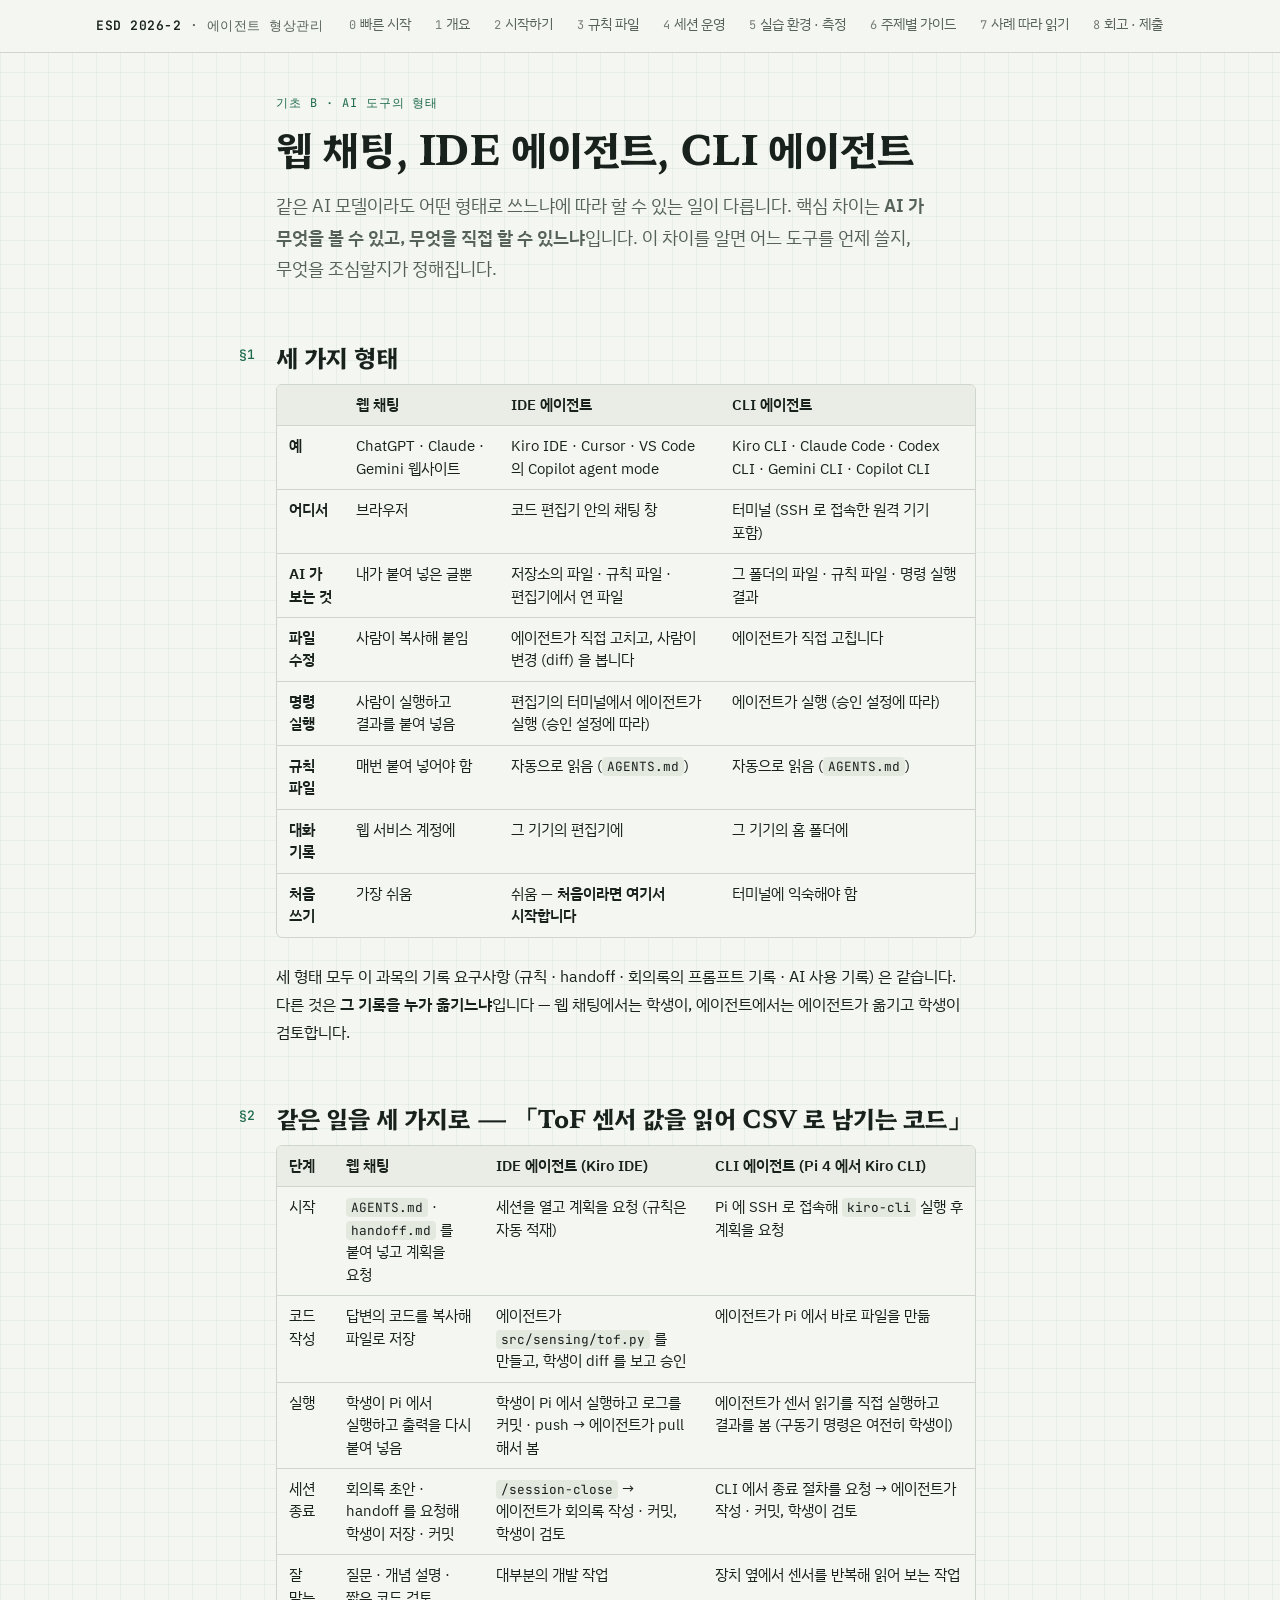
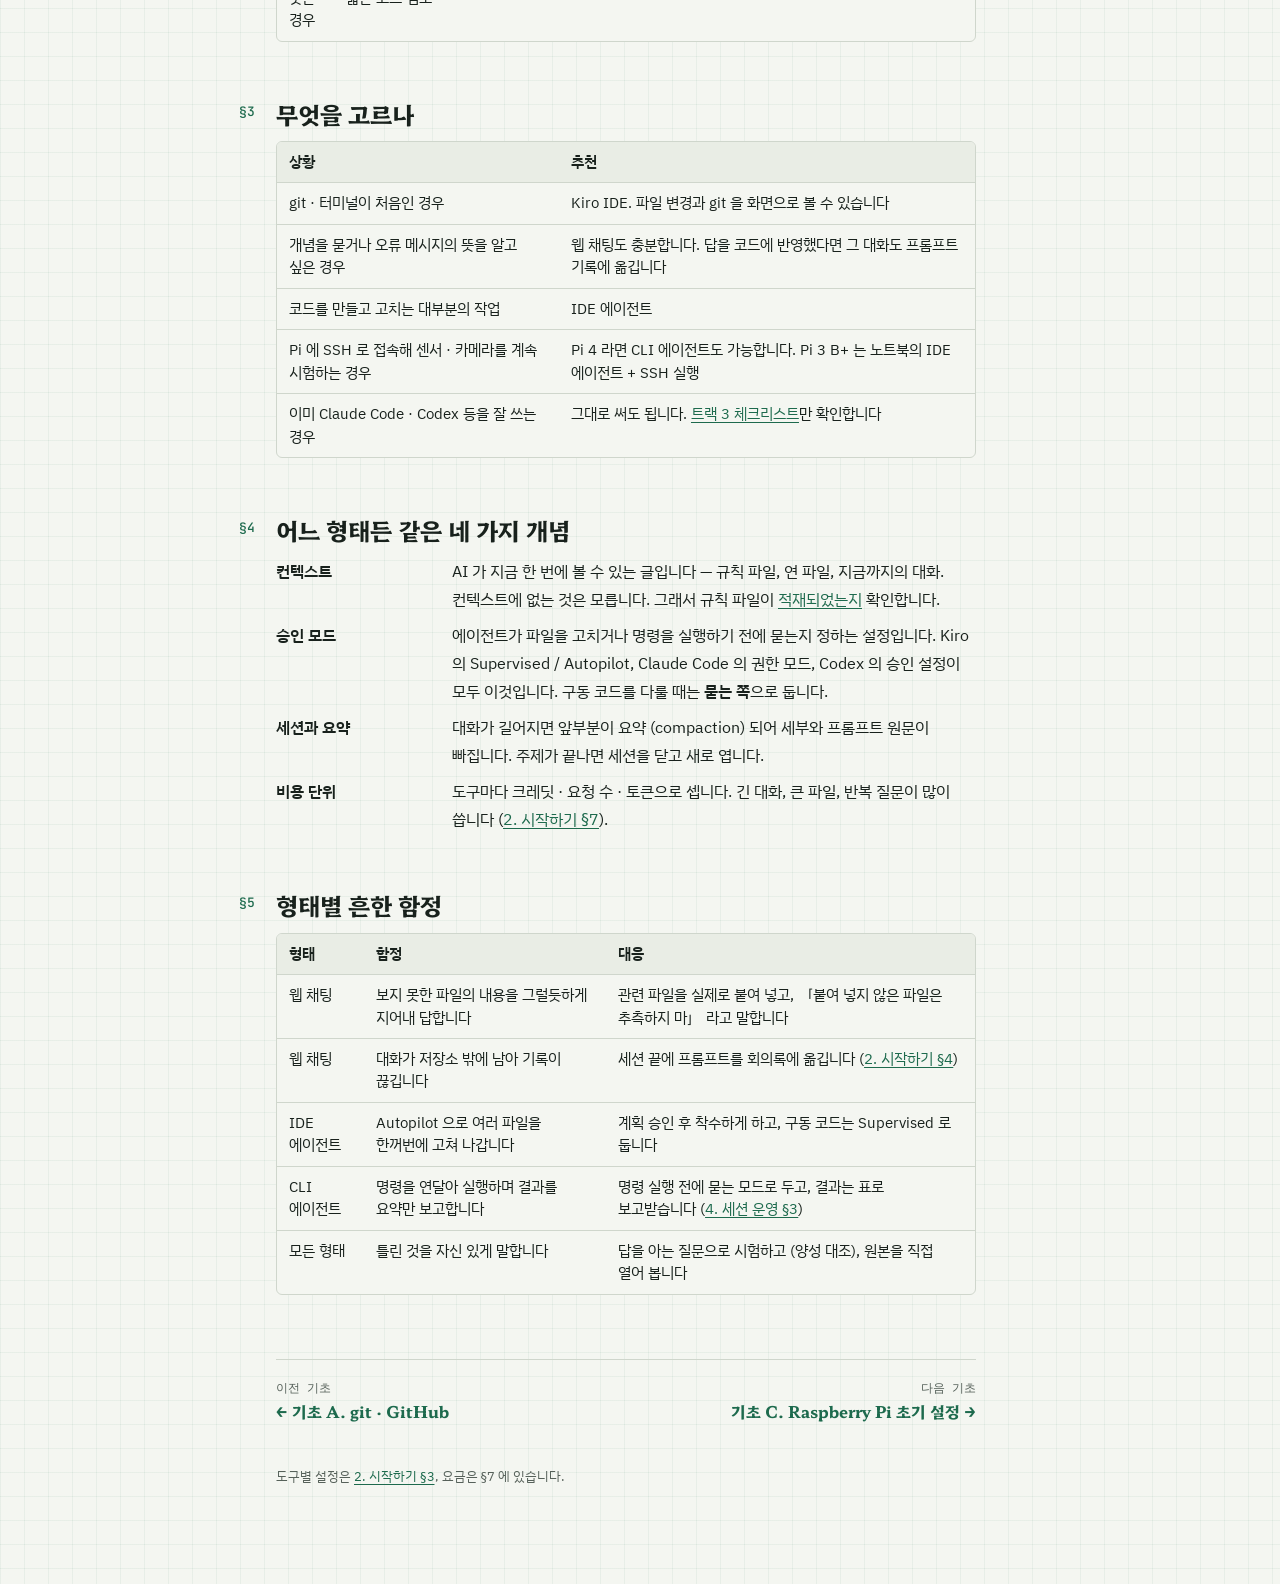
==== ai-tools.html @ 3dd1a9c3 "Tutorial site: quick start, eight chapters, three basics pages, glossary" ====
<!doctype html>
<html lang="ko">
<head>
<meta charset="utf-8">
<meta name="viewport" content="width=device-width, initial-scale=1, viewport-fit=cover">
<title>AI 도구의 세 가지 형태 · 에이전트 형상관리</title>
<meta name="description" content="웹 채팅 · IDE 에이전트 · CLI 에이전트의 차이, 같은 작업의 흐름 비교, 상황별 선택, 공통 개념과 흔한 함정">
<link rel="preconnect" href="https://fonts.googleapis.com">
<link rel="preconnect" href="https://fonts.gstatic.com" crossorigin>
<link rel="stylesheet" href="https://fonts.googleapis.com/css2?family=Hahmlet:wght@500;600;700&family=IBM+Plex+Sans+KR:wght@400;500;600&family=JetBrains+Mono:wght@400;500;600&display=swap">
<link rel="stylesheet" href="assets/style.css">
<script src="assets/site.js" defer></script>
</head>
<body>
<header class="topbar"><div class="topbar-inner">
  <a class="brand" href="index.html"><b>ESD 2026-2</b> · 에이전트 형상관리</a>
  <nav class="nav" aria-label="튜토리얼 페이지"><ol>
    <li><a href="start.html"><span class="n">0</span>빠른 시작</a></li>
    <li><a href="index.html"><span class="n">1</span>개요</a></li>
    <li><a href="setup.html"><span class="n">2</span>시작하기</a></li>
    <li><a href="rules.html"><span class="n">3</span>규칙 파일</a></li>
    <li><a href="session.html"><span class="n">4</span>세션 운영</a></li>
    <li><a href="lab.html"><span class="n">5</span>실습 환경 · 측정</a></li>
    <li><a href="topics.html"><span class="n">6</span>주제별 가이드</a></li>
    <li><a href="case.html"><span class="n">7</span>사례 따라 읽기</a></li>
    <li><a href="submit.html"><span class="n">8</span>회고 · 제출</a></li>
    <li><a href="terms.html"><span class="n">∗</span>용어</a></li>
  </ol></nav>
</div></header>

<main class="page"><div class="col">

<header class="lead">
  <p class="eyebrow">기초 B · AI 도구의 형태</p>
  <h1>웹 채팅, IDE 에이전트, CLI 에이전트</h1>
  <p class="lede">같은 AI 모델이라도 어떤 형태로 쓰느냐에 따라 할 수 있는 일이 다릅니다. 핵심 차이는 <strong>AI 가 무엇을 볼 수 있고, 무엇을 직접 할 수 있느냐</strong>입니다.
  이 차이를 알면 어느 도구를 언제 쓸지, 무엇을 조심할지가 정해집니다.</p>
</header>

<h2 id="three"><span class="sec">§1</span>세 가지 형태</h2>
<div class="table-wrap"><table>
  <thead><tr><th></th><th>웹 채팅</th><th>IDE 에이전트</th><th>CLI 에이전트</th></tr></thead>
  <tbody>
    <tr><td><strong>예</strong></td><td>ChatGPT · Claude · Gemini 웹사이트</td><td>Kiro IDE · Cursor · VS Code 의 Copilot agent mode</td><td>Kiro CLI · Claude Code · Codex CLI · Gemini CLI · Copilot CLI</td></tr>
    <tr><td><strong>어디서</strong></td><td>브라우저</td><td>코드 편집기 안의 채팅 창</td><td>터미널 (SSH 로 접속한 원격 기기 포함)</td></tr>
    <tr><td><strong>AI 가 보는 것</strong></td><td>내가 붙여 넣은 글뿐</td><td>저장소의 파일 · 규칙 파일 · 편집기에서 연 파일</td><td>그 폴더의 파일 · 규칙 파일 · 명령 실행 결과</td></tr>
    <tr><td><strong>파일 수정</strong></td><td>사람이 복사해 붙임</td><td>에이전트가 직접 고치고, 사람이 변경 (diff) 을 봅니다</td><td>에이전트가 직접 고칩니다</td></tr>
    <tr><td><strong>명령 실행</strong></td><td>사람이 실행하고 결과를 붙여 넣음</td><td>편집기의 터미널에서 에이전트가 실행 (승인 설정에 따라)</td><td>에이전트가 실행 (승인 설정에 따라)</td></tr>
    <tr><td><strong>규칙 파일</strong></td><td>매번 붙여 넣어야 함</td><td>자동으로 읽음 (<code>AGENTS.md</code>)</td><td>자동으로 읽음 (<code>AGENTS.md</code>)</td></tr>
    <tr><td><strong>대화 기록</strong></td><td>웹 서비스 계정에</td><td>그 기기의 편집기에</td><td>그 기기의 홈 폴더에</td></tr>
    <tr><td><strong>처음 쓰기</strong></td><td>가장 쉬움</td><td>쉬움 — <strong>처음이라면 여기서 시작합니다</strong></td><td>터미널에 익숙해야 함</td></tr>
  </tbody>
</table></div>
<p>세 형태 모두 이 과목의 기록 요구사항 (규칙 · handoff · 회의록의 프롬프트 기록 · AI 사용 기록) 은 같습니다. 다른 것은 <strong>그 기록을 누가 옮기느냐</strong>입니다 — 웹 채팅에서는 학생이, 에이전트에서는 에이전트가 옮기고 학생이 검토합니다.</p>

<h2 id="same-task"><span class="sec">§2</span>같은 일을 세 가지로 — 「ToF 센서 값을 읽어 CSV 로 남기는 코드」</h2>
<div class="table-wrap"><table>
  <thead><tr><th>단계</th><th>웹 채팅</th><th>IDE 에이전트 (Kiro IDE)</th><th>CLI 에이전트 (Pi 4 에서 Kiro CLI)</th></tr></thead>
  <tbody>
    <tr><td>시작</td><td><code>AGENTS.md</code> · <code>handoff.md</code> 를 붙여 넣고 계획을 요청</td><td>세션을 열고 계획을 요청 (규칙은 자동 적재)</td><td>Pi 에 SSH 로 접속해 <code>kiro-cli</code> 실행 후 계획을 요청</td></tr>
    <tr><td>코드 작성</td><td>답변의 코드를 복사해 파일로 저장</td><td>에이전트가 <code>src/sensing/tof.py</code> 를 만들고, 학생이 diff 를 보고 승인</td><td>에이전트가 Pi 에서 바로 파일을 만듦</td></tr>
    <tr><td>실행</td><td>학생이 Pi 에서 실행하고 출력을 다시 붙여 넣음</td><td>학생이 Pi 에서 실행하고 로그를 커밋 · push → 에이전트가 pull 해서 봄</td><td>에이전트가 센서 읽기를 직접 실행하고 결과를 봄 (구동기 명령은 여전히 학생이)</td></tr>
    <tr><td>세션 종료</td><td>회의록 초안 · handoff 를 요청해 학생이 저장 · 커밋</td><td><code>/session-close</code> → 에이전트가 회의록 작성 · 커밋, 학생이 검토</td><td>CLI 에서 종료 절차를 요청 → 에이전트가 작성 · 커밋, 학생이 검토</td></tr>
    <tr><td>잘 맞는 경우</td><td>질문 · 개념 설명 · 짧은 코드 검토</td><td>대부분의 개발 작업</td><td>장치 옆에서 센서를 반복해 읽어 보는 작업</td></tr>
  </tbody>
</table></div>

<h2 id="choose"><span class="sec">§3</span>무엇을 고르나</h2>
<div class="table-wrap"><table>
  <thead><tr><th>상황</th><th>추천</th></tr></thead>
  <tbody>
    <tr><td>git · 터미널이 처음인 경우</td><td>Kiro IDE. 파일 변경과 git 을 화면으로 볼 수 있습니다</td></tr>
    <tr><td>개념을 묻거나 오류 메시지의 뜻을 알고 싶은 경우</td><td>웹 채팅도 충분합니다. 답을 코드에 반영했다면 그 대화도 프롬프트 기록에 옮깁니다</td></tr>
    <tr><td>코드를 만들고 고치는 대부분의 작업</td><td>IDE 에이전트</td></tr>
    <tr><td>Pi 에 SSH 로 접속해 센서 · 카메라를 계속 시험하는 경우</td><td>Pi 4 라면 CLI 에이전트도 가능합니다. Pi 3 B+ 는 노트북의 IDE 에이전트 + SSH 실행</td></tr>
    <tr><td>이미 Claude Code · Codex 등을 잘 쓰는 경우</td><td>그대로 써도 됩니다. <a href="start.html#track3">트랙 3 체크리스트</a>만 확인합니다</td></tr>
  </tbody>
</table></div>

<h2 id="concepts"><span class="sec">§4</span>어느 형태든 같은 네 가지 개념</h2>
<dl class="kv">
  <dt>컨텍스트</dt><dd>AI 가 지금 한 번에 볼 수 있는 글입니다 — 규칙 파일, 연 파일, 지금까지의 대화. 컨텍스트에 없는 것은 모릅니다. 그래서 규칙 파일이 <a href="setup.html#verify">적재되었는지</a> 확인합니다.</dd>
  <dt>승인 모드</dt><dd>에이전트가 파일을 고치거나 명령을 실행하기 전에 묻는지 정하는 설정입니다. Kiro 의 Supervised / Autopilot, Claude Code 의 권한 모드, Codex 의 승인 설정이 모두 이것입니다. 구동 코드를 다룰 때는 <strong>묻는 쪽</strong>으로 둡니다.</dd>
  <dt>세션과 요약</dt><dd>대화가 길어지면 앞부분이 요약 (compaction) 되어 세부와 프롬프트 원문이 빠집니다. 주제가 끝나면 세션을 닫고 새로 엽니다.</dd>
  <dt>비용 단위</dt><dd>도구마다 크레딧 · 요청 수 · 토큰으로 셉니다. 긴 대화, 큰 파일, 반복 질문이 많이 씁니다 (<a href="setup.html#pricing">2. 시작하기 §7</a>).</dd>
</dl>

<h2 id="pitfalls"><span class="sec">§5</span>형태별 흔한 함정</h2>
<div class="table-wrap"><table>
  <thead><tr><th>형태</th><th>함정</th><th>대응</th></tr></thead>
  <tbody>
    <tr><td>웹 채팅</td><td>보지 못한 파일의 내용을 그럴듯하게 지어내 답합니다</td><td>관련 파일을 실제로 붙여 넣고, 「붙여 넣지 않은 파일은 추측하지 마」 라고 말합니다</td></tr>
    <tr><td>웹 채팅</td><td>대화가 저장소 밖에 남아 기록이 끊깁니다</td><td>세션 끝에 프롬프트를 회의록에 옮깁니다 (<a href="setup.html#webchat">2. 시작하기 §4</a>)</td></tr>
    <tr><td>IDE 에이전트</td><td>Autopilot 으로 여러 파일을 한꺼번에 고쳐 나갑니다</td><td>계획 승인 후 착수하게 하고, 구동 코드는 Supervised 로 둡니다</td></tr>
    <tr><td>CLI 에이전트</td><td>명령을 연달아 실행하며 결과를 요약만 보고합니다</td><td>명령 실행 전에 묻는 모드로 두고, 결과는 표로 보고받습니다 (<a href="session.html#report">4. 세션 운영 §3</a>)</td></tr>
    <tr><td>모든 형태</td><td>틀린 것을 자신 있게 말합니다</td><td>답을 아는 질문으로 시험하고 (양성 대조), 원본을 직접 열어 봅니다</td></tr>
  </tbody>
</table></div>

<div class="pager">
  <a href="git.html"><span>이전 기초</span><b>← 기초 A. git · GitHub</b></a>
  <a class="next" href="pi-setup.html"><span>다음 기초</span><b>기초 C. Raspberry Pi 초기 설정 →</b></a>
</div>

<footer class="site"><p>도구별 설정은 <a href="setup.html#others">2. 시작하기 §3</a>, 요금은 §7 에 있습니다.</p></footer>

</div></main>
</body>
</html>
---- assets/style.css ----
/* Layout concept: an engineering logbook — one reading column (~68ch) on grid paper,
   section numbers (§) hang in the left margin on wide screens, rules and incidents are tagged like log entries. */
:root {
  --paper: #f4f6f1;
  --panel: #e9ede5;
  --ink: #18211c;
  --muted: #56615a;
  --rule: #cfd6cc;
  --grid: rgba(30, 107, 78, 0.06);
  --accent: #1d6a4d;
  --accent-soft: #d6e8de;
  --on-accent: #ffffff;
  --amber: #8f5c00;
  --amber-soft: #f3e6c9;
  --danger: #a8261d;
  --danger-soft: #f5dcd8;
  --code-bg: #e4e9e0;
  --f-display: "Hahmlet", "Noto Serif KR", "AppleMyungjo", serif;
  --f-body: "IBM Plex Sans KR", "Apple SD Gothic Neo", "Malgun Gothic", system-ui, sans-serif;
  --f-mono: "JetBrains Mono", "Nanum Gothic Coding", ui-monospace, "SFMono-Regular", Menlo, Consolas, monospace;
  --measure: 70ch;
  --radius: 6px;
  color-scheme: light;
}
@media (prefers-color-scheme: dark) {
  :root:not([data-theme="light"]) {
    --paper: #111714; --panel: #18201c; --ink: #e2e8e4; --muted: #9ba7a0; --rule: #2b3530;
    --grid: rgba(91, 196, 145, 0.05); --accent: #5bc491; --accent-soft: #1d3329; --on-accent: #0c1310;
    --amber: #e3ab4f; --amber-soft: #33291a; --danger: #f08a80; --danger-soft: #3a1f1c; --code-bg: #1a231f;
    color-scheme: dark;
  }
}
:root[data-theme="dark"] {
  --paper: #111714; --panel: #18201c; --ink: #e2e8e4; --muted: #9ba7a0; --rule: #2b3530;
  --grid: rgba(91, 196, 145, 0.05); --accent: #5bc491; --accent-soft: #1d3329; --on-accent: #0c1310;
  --amber: #e3ab4f; --amber-soft: #33291a; --danger: #f08a80; --danger-soft: #3a1f1c; --code-bg: #1a231f;
  color-scheme: dark;
}

* { box-sizing: border-box; }
html { -webkit-text-size-adjust: 100%; }
body {
  margin: 0;
  background-color: var(--paper);
  background-image:
    linear-gradient(var(--grid) 1px, transparent 1px),
    linear-gradient(90deg, var(--grid) 1px, transparent 1px);
  background-size: 24px 24px;
  color: var(--ink);
  font: 16px/1.75 var(--f-body);
  word-break: keep-all;
  overflow-wrap: anywhere;
}
a { color: var(--accent); text-underline-offset: 3px; }
a:focus-visible, button:focus-visible { outline: 2px solid var(--accent); outline-offset: 2px; }
img, svg { max-width: 100%; height: auto; }

/* ---------- top bar ---------- */
.topbar {
  position: sticky; top: env(safe-area-inset-top, 0px); z-index: 10;
  background: var(--paper);
  border-bottom: 1px solid var(--rule);
}
.topbar-inner {
  max-width: 1120px; margin: 0 auto; padding-inline: 16px;
  display: flex; align-items: center; gap: 16px; min-height: 52px;
}
.brand { font-family: var(--f-mono); font-size: 13px; letter-spacing: 0.04em; color: var(--muted); white-space: nowrap; text-decoration: none; }
.brand b { color: var(--ink); font-weight: 600; }
.nav { overflow-x: auto; scrollbar-width: none; min-width: 0; flex: 1; }
.nav::-webkit-scrollbar { display: none; }
.nav ol { list-style: none; margin: 0; padding: 0; display: flex; gap: 4px; }
.nav a {
  display: block; padding: 6px 10px; border-radius: var(--radius);
  color: var(--muted); text-decoration: none; font-size: 14px; white-space: nowrap;
}
.nav a:hover { color: var(--ink); background: var(--panel); }
.nav a[aria-current="page"] { color: var(--on-accent); background: var(--accent); }
.nav .n { font-family: var(--f-mono); font-size: 12px; margin-right: 4px; opacity: 0.8; }

/* ---------- page column ---------- */
.page { max-width: 1120px; margin: 0 auto; padding-inline: 16px; padding-block: 40px 80px; }
.col { max-width: var(--measure); margin-inline: auto; }
@media (min-width: 1040px) {
  .col { margin-left: 180px; }
}
header.lead { margin-bottom: 40px; }
.eyebrow { font-family: var(--f-mono); font-size: 12px; letter-spacing: 0.08em; text-transform: uppercase; color: var(--accent); margin: 0 0 8px; }
h1, h2, h3 { font-family: var(--f-display); line-height: 1.3; text-wrap: balance; color: var(--ink); }
h1 { font-size: clamp(28px, 4.6vw, 40px); font-weight: 700; margin: 0 0 16px; letter-spacing: -0.01em; }
h2 { font-size: 24px; font-weight: 700; margin: 56px 0 12px; position: relative; scroll-margin-top: 72px; }
h3 { font-size: 18px; font-weight: 600; margin: 32px 0 8px; scroll-margin-top: 72px; }
h2 .sec {
  font-family: var(--f-mono); font-size: 13px; font-weight: 500; color: var(--accent);
  display: block; margin-bottom: 2px; letter-spacing: 0.04em;
}
@media (min-width: 1040px) {
  h2 .sec { position: absolute; left: -150px; top: 6px; width: 130px; text-align: right; }
}
p, ul, ol { margin: 0 0 16px; }
li { margin-bottom: 4px; }
.lede { font-size: 18px; color: var(--muted); max-width: 62ch; }
strong { font-weight: 600; }
hr { border: 0; border-top: 1px solid var(--rule); margin: 48px 0; }
small, .small { font-size: 14px; color: var(--muted); }

/* ---------- code ---------- */
code { font-family: var(--f-mono); font-size: 0.88em; background: var(--code-bg); padding: 1px 5px; border-radius: 4px; }
pre {
  position: relative; margin: 0 0 20px; padding: 36px 16px 14px; overflow-x: auto;
  background: var(--code-bg); border: 1px solid var(--rule); border-radius: var(--radius);
  font: 13.5px/1.6 var(--f-mono); tab-size: 2;
}
pre code { background: none; padding: 0; font-size: inherit; white-space: pre; }
pre[data-file]::before {
  content: attr(data-file); position: absolute; top: 10px; left: 16px; right: 64px; color: var(--muted);
  font-size: 12px; letter-spacing: 0.03em; white-space: nowrap; overflow: hidden; text-overflow: ellipsis;
}
.copy {
  position: absolute; top: 8px; right: 8px; font: 12px var(--f-mono); color: var(--muted);
  background: var(--paper); border: 1px solid var(--rule); border-radius: 4px; padding: 2px 8px; cursor: pointer;
}
.copy:hover { color: var(--ink); }

/* ---------- prompt (what a student types) ---------- */
.prompt {
  margin: 0 0 20px; padding: 12px 72px 12px 44px; position: relative;
  border: 1px dashed var(--accent); border-radius: var(--radius); background: var(--paper);
}
.prompt::before {
  content: "›"; position: absolute; left: 16px; top: 8px; font: 700 20px var(--f-mono); color: var(--accent);
}
.prompt p:last-child { margin-bottom: 0; }

/* ---------- callouts ---------- */
.note, .warn, .danger {
  margin: 0 0 20px; padding: 12px 16px; border-radius: var(--radius); border-left: 4px solid;
}
.note { background: var(--accent-soft); border-color: var(--accent); }
.warn { background: var(--amber-soft); border-color: var(--amber); }
.danger { background: var(--danger-soft); border-color: var(--danger); }
.note > :last-child, .warn > :last-child, .danger > :last-child { margin-bottom: 0; }
.tag { font: 600 12px var(--f-mono); letter-spacing: 0.06em; text-transform: uppercase; margin-right: 6px; }
.warn .tag { color: var(--amber); }
.danger .tag { color: var(--danger); }
.note .tag { color: var(--accent); }

/* ---------- rule entries (quoted from AGENTS.md) ---------- */
.rule { border-top: 1px solid var(--rule); padding-block: 14px; display: grid; grid-template-columns: 64px minmax(0, 1fr); gap: 12px; }
.rule:last-of-type { border-bottom: 1px solid var(--rule); }
.rule .ref { font: 600 13px var(--f-mono); color: var(--accent); padding-top: 3px; }
.rule h3 { margin: 0 0 4px; font-size: 16px; }
.rule p { margin: 0 0 6px; }
.rule p:last-child { margin: 0; }
.chip {
  display: inline-block; font: 500 12px var(--f-mono); padding: 1px 8px; border-radius: 999px;
  border: 1px solid var(--rule); color: var(--muted); text-decoration: none; white-space: nowrap;
}
a.chip:hover { border-color: var(--accent); color: var(--accent); }
.chip.incident { border-color: var(--amber); color: var(--amber); }
.chip.directive { border-color: var(--accent); color: var(--accent); }

/* ---------- tables ---------- */
.table-wrap { overflow-x: auto; margin: 0 0 24px; border: 1px solid var(--rule); border-radius: var(--radius); background: var(--paper); }
table { border-collapse: collapse; width: 100%; min-width: 34rem; font-size: 14.5px; line-height: 1.55; }
th, td { text-align: left; vertical-align: top; padding: 9px 12px; border-bottom: 1px solid var(--rule); }
th { font-weight: 600; background: var(--panel); white-space: nowrap; }
tr:last-child td { border-bottom: 0; }
td code { white-space: nowrap; }
.num { font-variant-numeric: tabular-nums; text-align: right; }
.ok { color: var(--accent); font-weight: 600; }
.no { color: var(--danger); font-weight: 600; }
.tbd { color: var(--amber); font-weight: 600; }

/* ---------- cards (page index) ---------- */
.cards { display: grid; grid-template-columns: repeat(auto-fill, minmax(min(100%, 250px), 1fr)); gap: 12px; margin: 0 0 24px; }
.card {
  display: flex; flex-direction: column; gap: 4px; padding: 14px 16px; min-width: 0;
  border: 1px solid var(--rule); border-radius: var(--radius); background: var(--paper);
  color: var(--ink); text-decoration: none;
}
.card:hover { border-color: var(--accent); }
.card .n { font: 600 12px var(--f-mono); color: var(--accent); }
.card b { font-family: var(--f-display); font-size: 17px; }
.card span { font-size: 14px; color: var(--muted); line-height: 1.55; }

/* ---------- figures ---------- */
figure { margin: 0 0 24px; }
figure .diagram { overflow-x: auto; border: 1px solid var(--rule); border-radius: var(--radius); background: var(--paper); padding: 12px; }
figcaption { font-size: 14px; color: var(--muted); margin-top: 8px; }
.diagram svg text { font-family: var(--f-body); fill: var(--ink); }
.diagram svg .mono { font-family: var(--f-mono); }
.diagram svg .muted { fill: var(--muted); }
.diagram svg .box { fill: var(--paper); stroke: var(--rule); stroke-width: 1.5; }
.diagram svg .box.human { fill: var(--accent-soft); stroke: var(--accent); }
.diagram svg .box.file { fill: var(--amber-soft); stroke: var(--amber); }
.diagram svg .edge { stroke: var(--muted); stroke-width: 1.5; fill: none; }
.diagram svg .edge.accent { stroke: var(--accent); }
.diagram svg .arrowhead { fill: var(--muted); }
.diagram svg .arrowhead.accent { fill: var(--accent); }

/* ---------- definition list ---------- */
dl.kv { display: grid; grid-template-columns: minmax(0, 10em) minmax(0, 1fr); gap: 8px 16px; margin: 0 0 20px; }
dl.kv dt { font-weight: 600; }
dl.kv dd { margin: 0; }
@media (max-width: 560px) {
  dl.kv { grid-template-columns: minmax(0, 1fr); gap: 2px; }
  dl.kv dd { margin-bottom: 10px; }
  .rule { grid-template-columns: minmax(0, 1fr); gap: 2px; }
}

/* ---------- pager ---------- */
.pager { display: flex; justify-content: space-between; gap: 12px; flex-wrap: wrap; margin-top: 64px; padding-top: 20px; border-top: 1px solid var(--rule); }
.pager a { text-decoration: none; display: flex; flex-direction: column; min-width: 0; }
.pager a span { font: 12px var(--f-mono); color: var(--muted); }
.pager a b { font-family: var(--f-display); }
.pager .next { text-align: right; margin-left: auto; }

footer.site { margin-top: 40px; font-size: 13px; color: var(--muted); }

@media (prefers-reduced-motion: reduce) {
  * { scroll-behavior: auto !important; transition: none !important; }
}
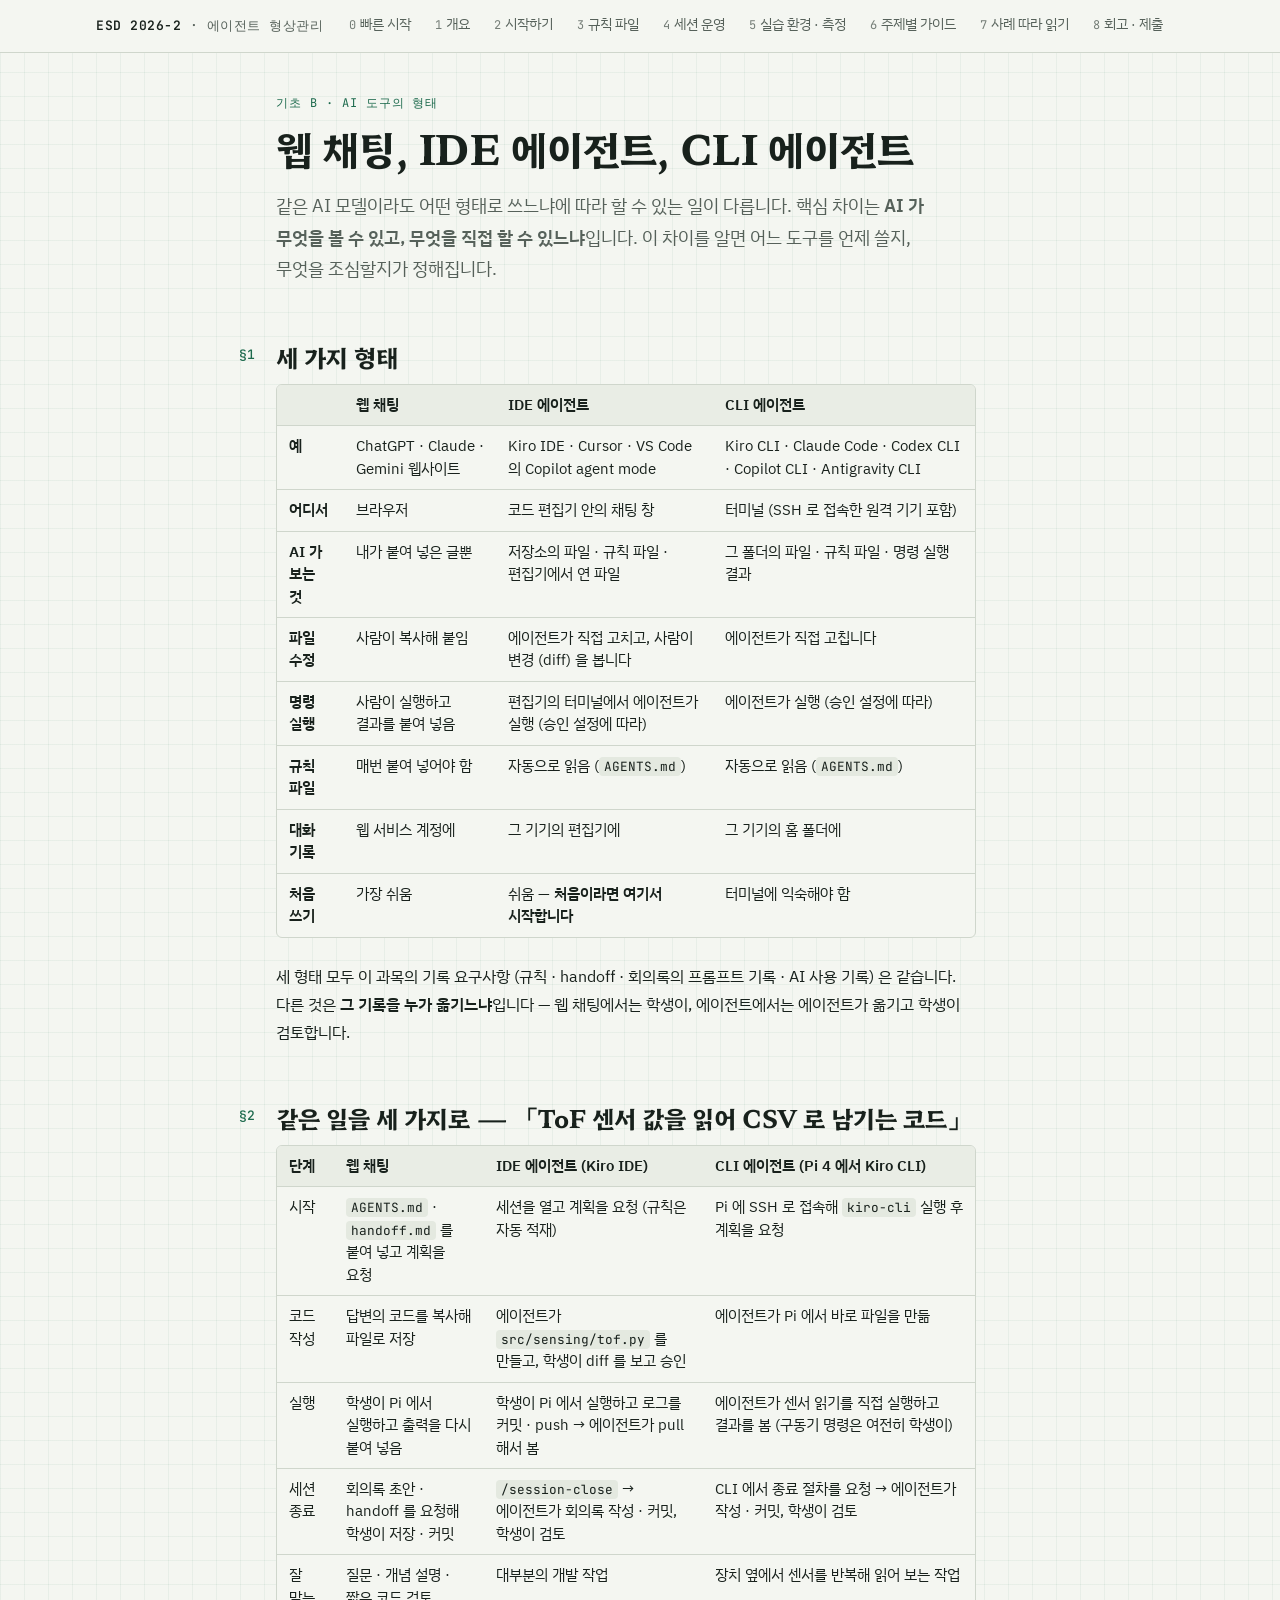
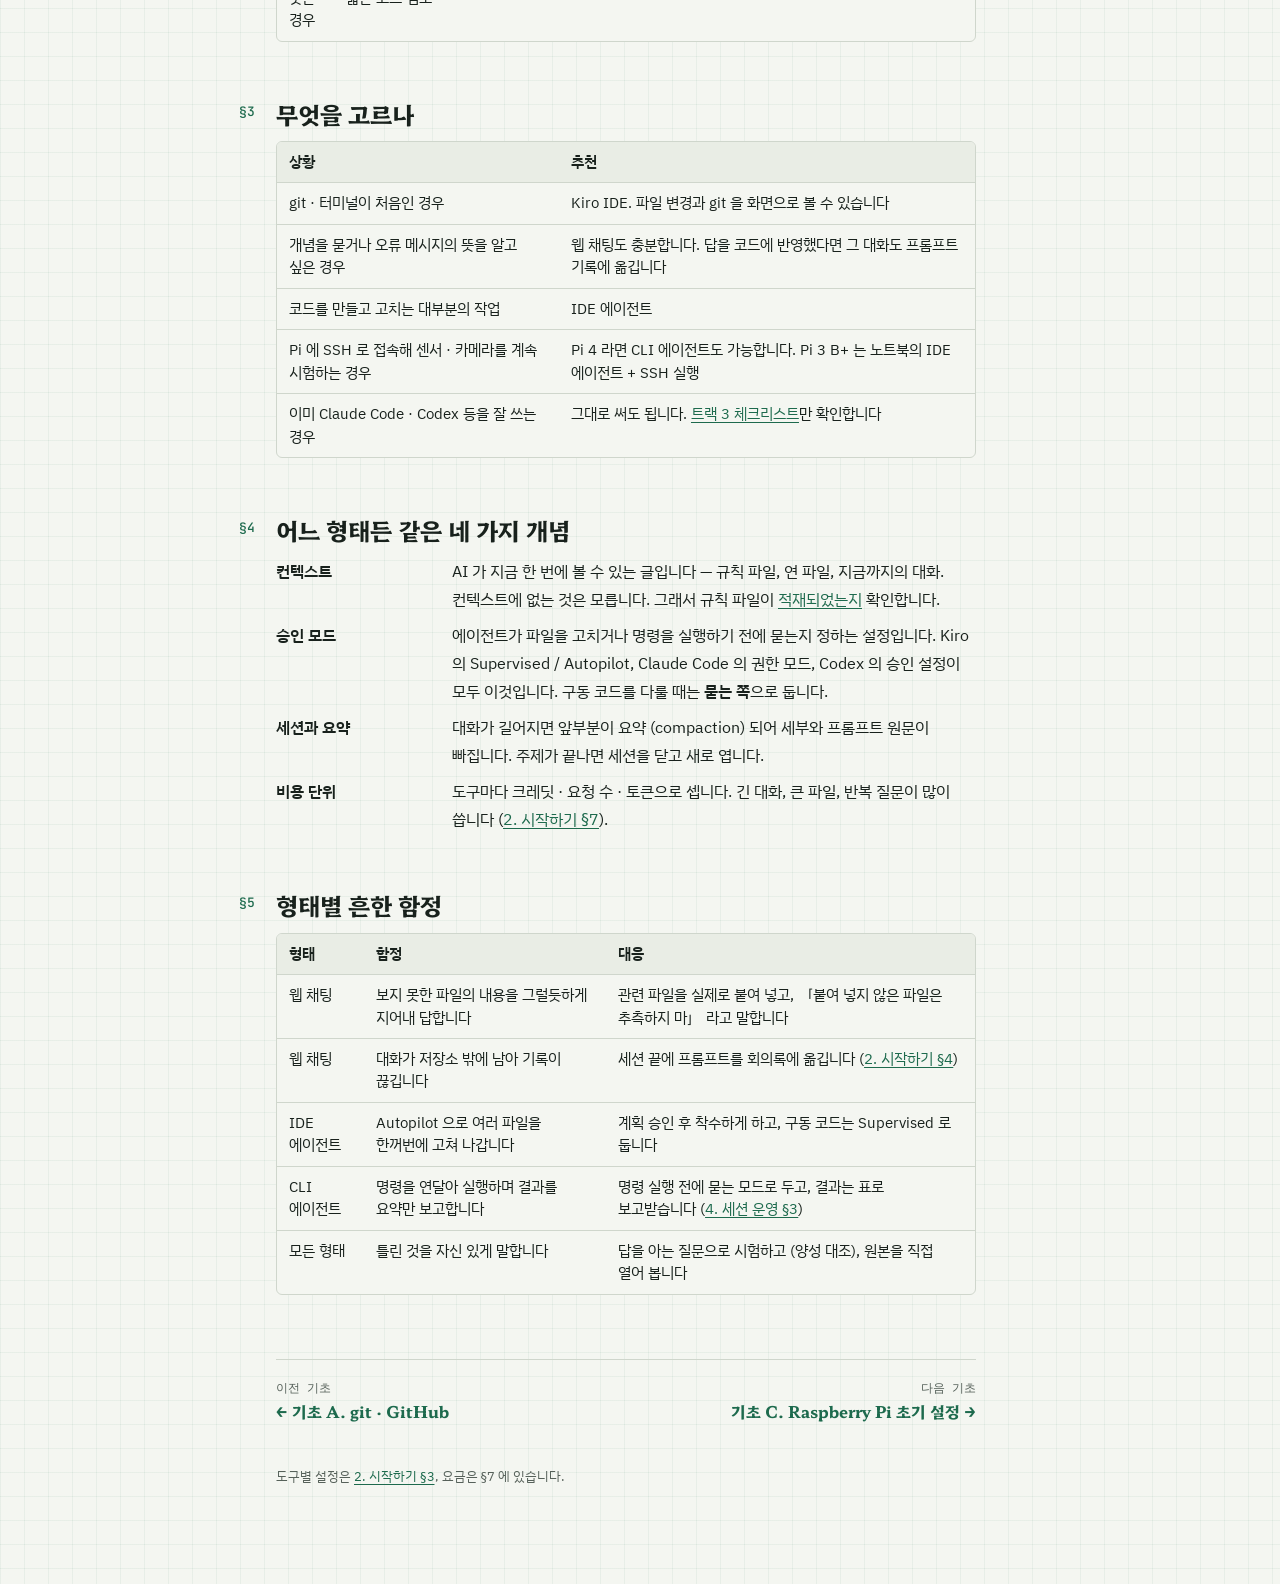
==== commit 2cc48c8a: "Gemini CLI no longer serves personal accounts since 2026-06-18; note Antigravity as unverified" ====
--- a/ai-tools.html
+++ b/ai-tools.html
@@ -41,7 +41,7 @@
 <div class="table-wrap"><table>
   <thead><tr><th></th><th>웹 채팅</th><th>IDE 에이전트</th><th>CLI 에이전트</th></tr></thead>
   <tbody>
-    <tr><td><strong>예</strong></td><td>ChatGPT · Claude · Gemini 웹사이트</td><td>Kiro IDE · Cursor · VS Code 의 Copilot agent mode</td><td>Kiro CLI · Claude Code · Codex CLI · Gemini CLI · Copilot CLI</td></tr>
+    <tr><td><strong>예</strong></td><td>ChatGPT · Claude · Gemini 웹사이트</td><td>Kiro IDE · Cursor · VS Code 의 Copilot agent mode</td><td>Kiro CLI · Claude Code · Codex CLI · Copilot CLI · Antigravity CLI</td></tr>
     <tr><td><strong>어디서</strong></td><td>브라우저</td><td>코드 편집기 안의 채팅 창</td><td>터미널 (SSH 로 접속한 원격 기기 포함)</td></tr>
     <tr><td><strong>AI 가 보는 것</strong></td><td>내가 붙여 넣은 글뿐</td><td>저장소의 파일 · 규칙 파일 · 편집기에서 연 파일</td><td>그 폴더의 파일 · 규칙 파일 · 명령 실행 결과</td></tr>
     <tr><td><strong>파일 수정</strong></td><td>사람이 복사해 붙임</td><td>에이전트가 직접 고치고, 사람이 변경 (diff) 을 봅니다</td><td>에이전트가 직접 고칩니다</td></tr>
